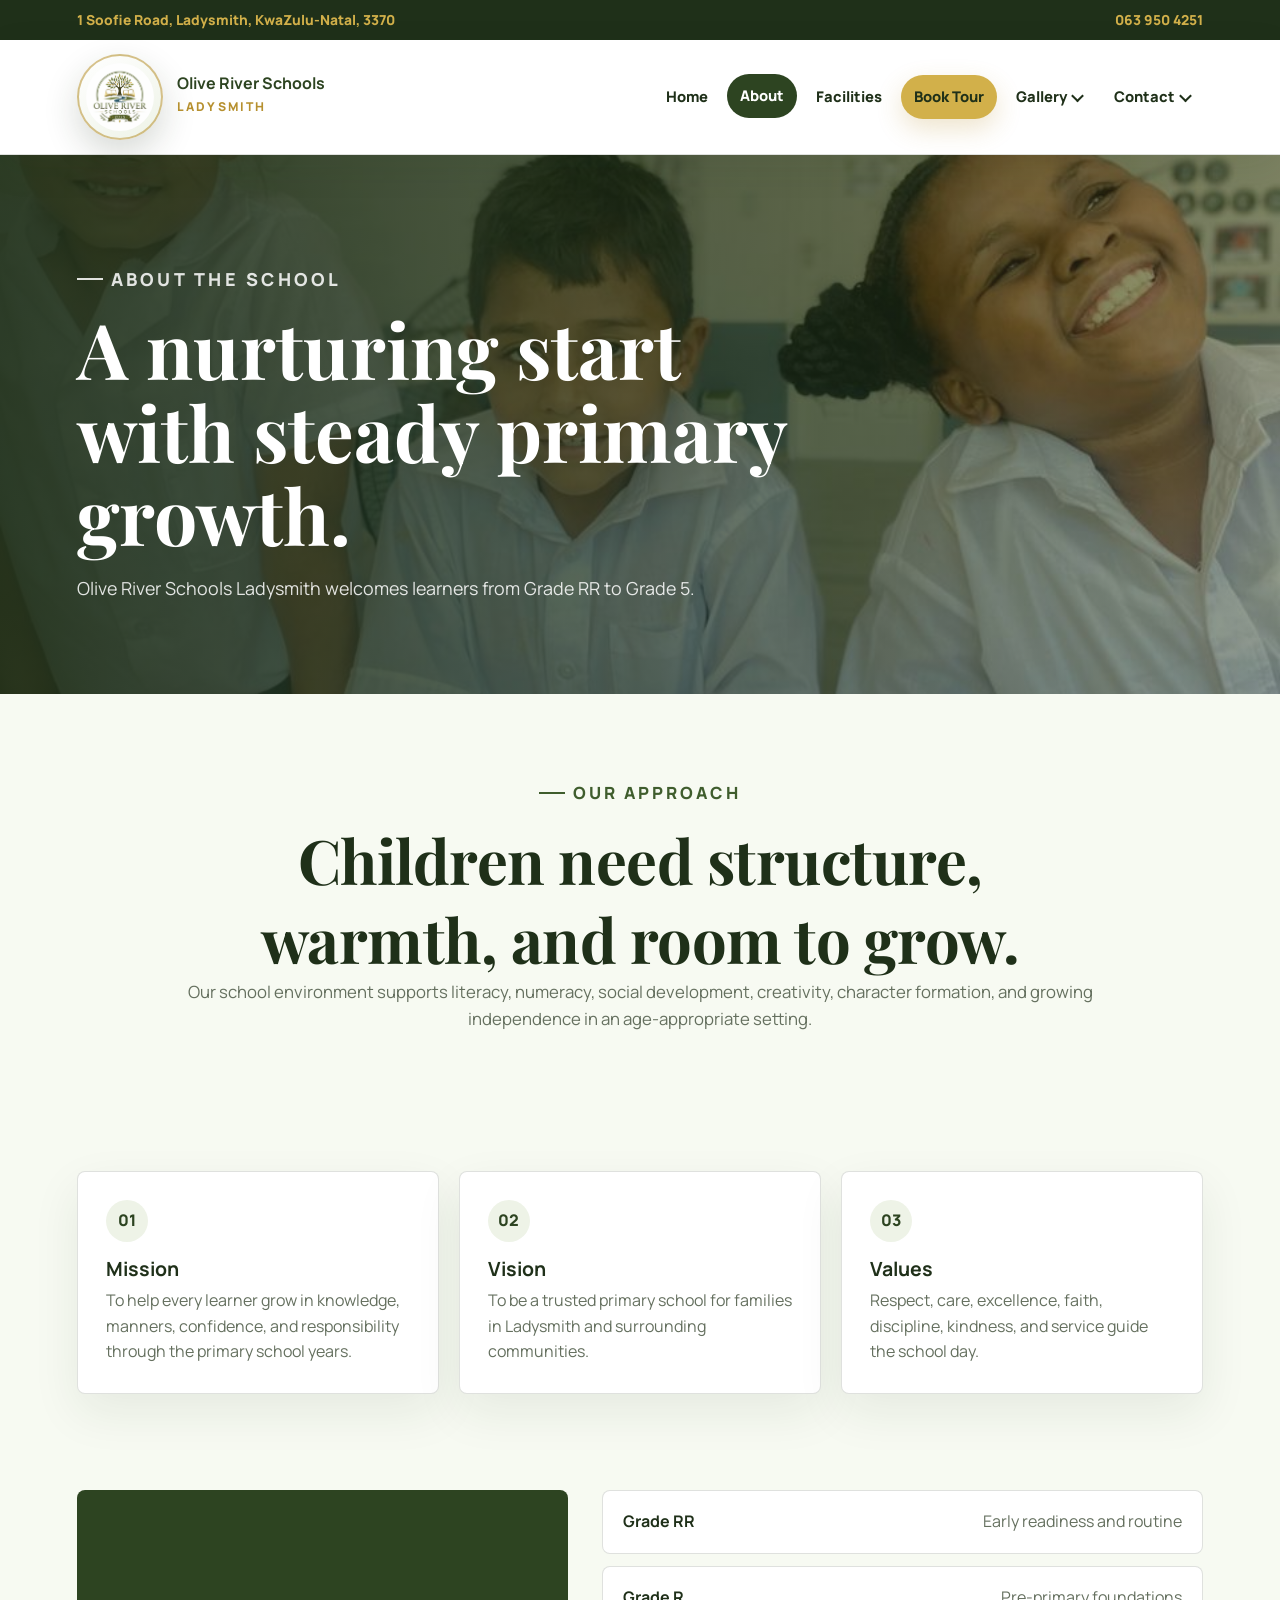
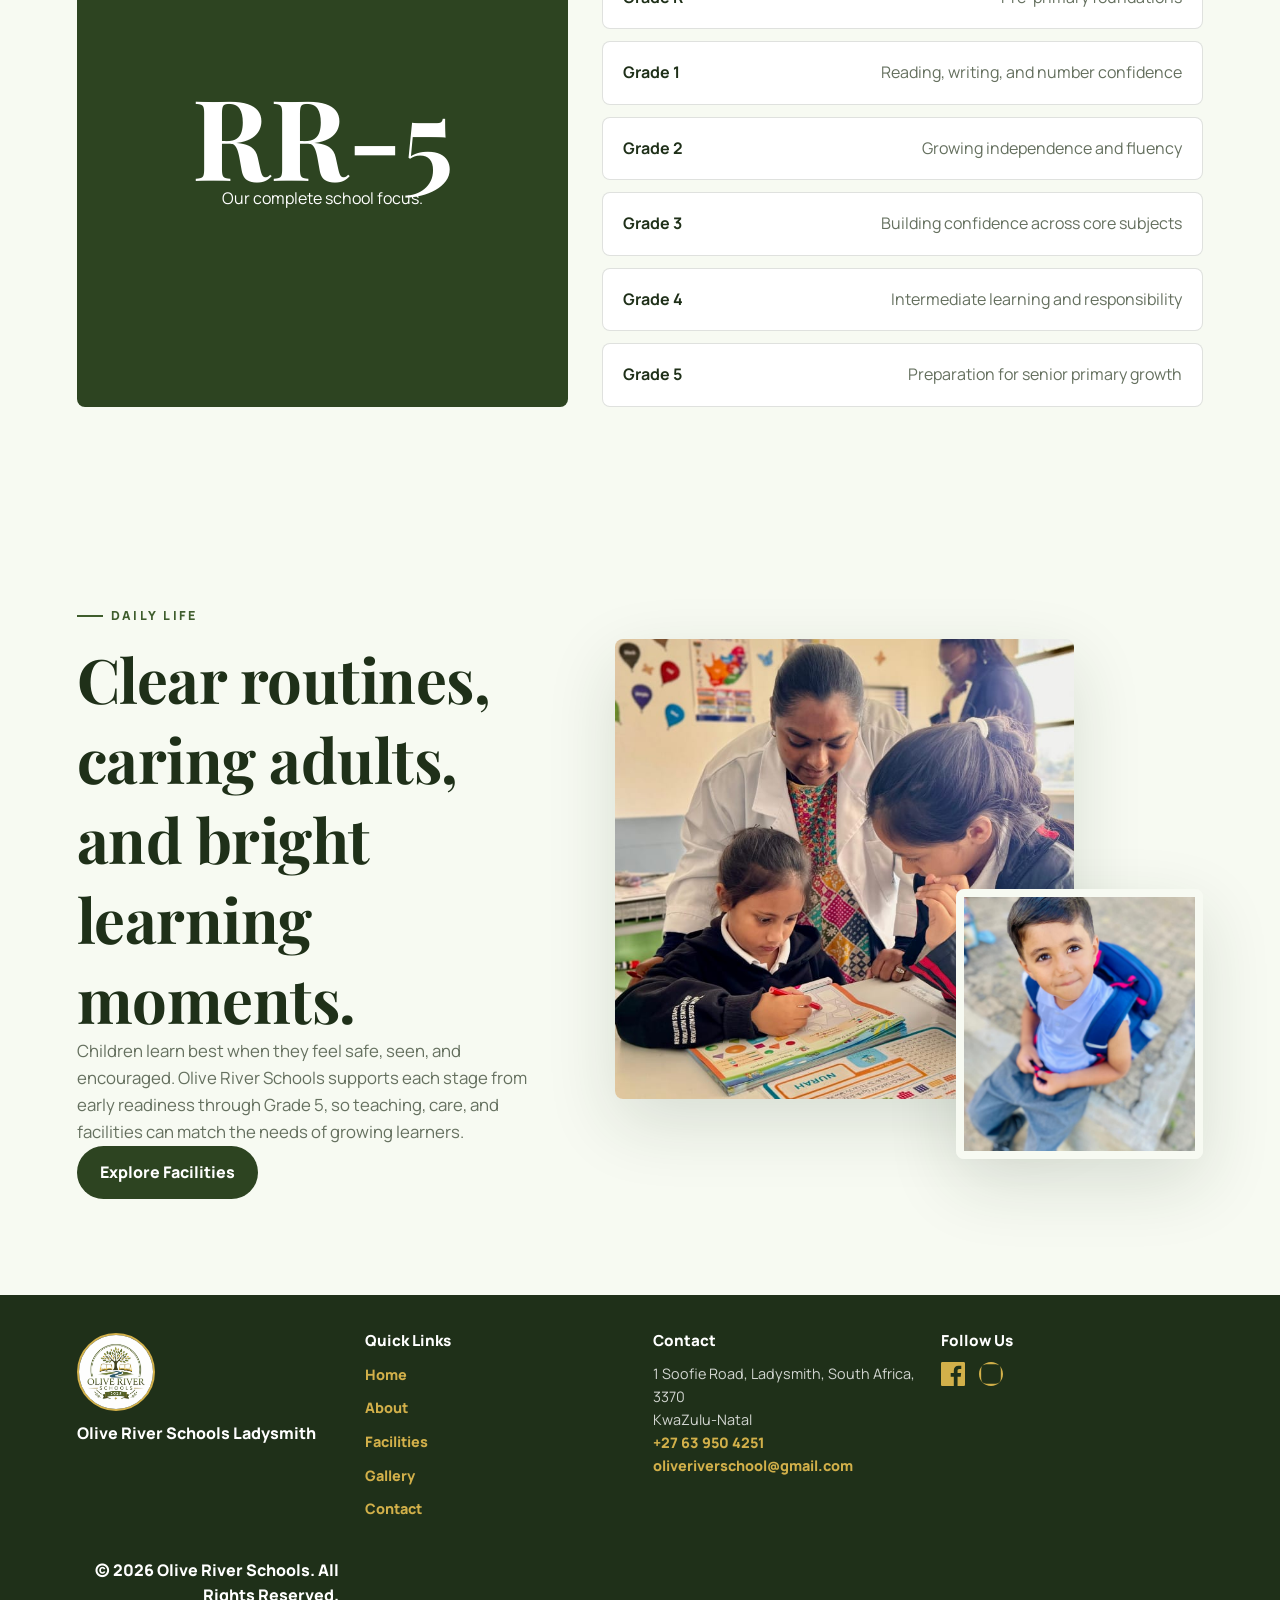
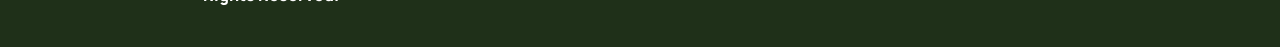
==== about.html @ 77421899 "Add files via upload" ====
<!DOCTYPE html>
<html lang="en">
<head>
<meta charset="UTF-8">
<meta name="viewport" content="width=device-width, initial-scale=1.0">
<title>About | Olive River Schools Ladysmith</title>
<meta name="description" content="Learn about Olive River Schools Ladysmith, a Grade RR to Grade 5 school in KwaZulu-Natal.">
<link rel="preconnect" href="https://fonts.googleapis.com">
<link rel="preconnect" href="https://fonts.gstatic.com" crossorigin>
<link href="https://fonts.googleapis.com/css2?family=Manrope:wght@400;500;600;700;800&family=Playfair+Display:wght@700&display=swap" rel="stylesheet">
<link rel="stylesheet" href="style.css">
<link rel="icon" type="image/jpeg" href="images/Logoo.jpg">
</head>
<body>
<div class="topbar">
    <p>1 Soofie Road, Ladysmith, KwaZulu-Natal, 3370</p>
    <a href="tel:+27639504251">063 950 4251</a>
</div>

<header class="site-header">
    <a class="brand" href="index.html" aria-label="Olive River Schools home">
        <span class="brand-mark"><img src="images/Logoo.jpg" alt="Olive River Schools logo"></span>
        <span class="brand-copy"><strong>Olive River Schools</strong><small>Ladysmith</small></span>
    </a>
    <nav class="main-nav" aria-label="Main navigation">
        <a href="index.html">Home</a>
        <a class="active" href="about.html" aria-current="page">About</a>
        <a href="facilities.html">Facilities</a>
        <a class="nav-tour" href="contact.html#book-tour">Book Tour</a>
        <div class="nav-menu">
            <a class="nav-trigger" href="gallery.html">Gallery</a>
            <div class="nav-dropdown" aria-label="Gallery options">
                <a href="gallery.html#uniform">Uniform</a>
                <a href="gallery.html#classroom">Classroom</a>
                <a href="gallery.html#projects">Projects</a>
                <a href="gallery.html#games">Games</a>
                <a href="gallery.html#celebrations">Celebrations</a>
                <a href="gallery.html#facilities">Facilities</a>
                <a href="gallery.html#values">Values</a>
            </div>
        </div>
        <div class="nav-menu">
            <a class="nav-trigger" href="contact.html">Contact</a>
            <div class="nav-dropdown" aria-label="Contact options">
                <a href="contact.html#career">Career</a>
                <a href="contact.html#enrollment">Enrollment</a>
            </div>
        </div>
    </nav>
</header>

<main>
    <section class="page-hero">
        <img src="images/Kids3.jpeg" alt="Olive River Schools learners smiling in class">
        <div class="page-hero-content">
            <p class="eyebrow">About the school</p>
            <h1>A nurturing start with steady primary growth.</h1>
            <p>Olive River Schools Ladysmith welcomes learners from Grade RR to Grade 5.</p>
        </div>
    </section>

    <section class="page-intro">
        <p class="eyebrow dark">Our approach</p>
        <h1>Children need structure, warmth, and room to grow.</h1>
        <p>Our school environment supports literacy, numeracy, social development, creativity, character formation, and growing independence in an age-appropriate setting.</p>
    </section>

    <section class="section">
        <div class="values-grid">
            <article class="value-card">
                <span>01</span>
                <h3>Mission</h3>
                <p>To help every learner grow in knowledge, manners, confidence, and responsibility through the primary school years.</p>
            </article>
            <article class="value-card">
                <span>02</span>
                <h3>Vision</h3>
                <p>To be a trusted primary school for families in Ladysmith and surrounding communities.</p>
            </article>
            <article class="value-card">
                <span>03</span>
                <h3>Values</h3>
                <p>Respect, care, excellence, faith, discipline, kindness, and service guide the school day.</p>
            </article>
        </div>
    </section>

    <section class="grade-band">
        <div class="grade-card">
            <div>
                <strong>RR-5</strong>
                <p>Our complete school focus.</p>
            </div>
        </div>
        <ul class="grade-list" aria-label="Grades offered">
            <li><strong>Grade RR</strong><span>Early readiness and routine</span></li>
            <li><strong>Grade R</strong><span>Pre-primary foundations</span></li>
            <li><strong>Grade 1</strong><span>Reading, writing, and number confidence</span></li>
            <li><strong>Grade 2</strong><span>Growing independence and fluency</span></li>
            <li><strong>Grade 3</strong><span>Building confidence across core subjects</span></li>
            <li><strong>Grade 4</strong><span>Intermediate learning and responsibility</span></li>
            <li><strong>Grade 5</strong><span>Preparation for senior primary growth</span></li>
        </ul>
    </section>

    <section class="section split">
        <div class="section-copy">
            <p class="eyebrow dark">Daily life</p>
            <h2>Clear routines, caring adults, and bright learning moments.</h2>
            <p>Children learn best when they feel safe, seen, and encouraged. Olive River Schools supports each stage from early readiness through Grade 5, so teaching, care, and facilities can match the needs of growing learners.</p>
            <a class="btn secondary" href="facilities.html">Explore Facilities</a>
        </div>
        <div class="image-stack">
            <img class="image-large" src="images/Kids2.jpeg" alt="Teacher supporting learners during an activity">
            <img class="image-small" src="images/Kids17.jpeg" alt="Young learner smiling outside">
        </div>
    </section>
</main>

<footer class="site-footer">
    <div class="footer-content">
        <div class="footer-brand">
            <img src="images/Logoo.jpg" alt="Olive River Schools logo">
            <p>Olive River Schools Ladysmith</p>
        </div>
        
        <div class="footer-links">
            <h3>Quick Links</h3>
            <ul>
                <li><a href="index.html">Home</a></li>
                <li><a href="about.html">About</a></li>
                <li><a href="facilities.html">Facilities</a></li>
                <li><a href="gallery.html">Gallery</a></li>
                <li><a href="contact.html">Contact</a></li>
            </ul>
        </div>
        
        <address>
            <h3>Contact</h3>
            1 Soofie Road, Ladysmith, South Africa, 3370<br>
            KwaZulu-Natal<br>
            <a href="tel:+27639504251">+27 63 950 4251</a><br>
            <a href="mailto:oliveriverschool@gmail.com">oliveriverschool@gmail.com</a>
        </address>
        
        <div class="footer-socials">
            <h3>Follow Us</h3>
            <div class="social-icons">
                <a href="https://www.facebook.com/olive_river_schools_ladysmith" target="_blank" rel="noopener" aria-label="Follow us on Facebook">
                    <svg width="24" height="24" viewBox="0 0 24 24" fill="currentColor" xmlns="http://www.w3.org/2000/svg">
                        <path d="M22.675 0h-21.35C.597 0 0 .593 0 1.326v21.348C0 23.406.597 24 1.325 24h11.495v-9.294H9.692V11.01h3.128V8.413c0-3.1 1.893-4.788 4.659-4.788 1.325 0 2.463.099 2.794.143v3.24l-1.918.001c-1.504 0-1.794.716-1.794 1.765v2.315h3.587l-.467 3.696h-3.12V24h6.116C23.403 24 24 23.406 24 22.674V1.326C24 .593 23.403 0 22.675 0z"/>
                    </svg>
                </a>
                <a href="https://www.instagram.com/olive_river_schools_ladysmith/" target="_blank" rel="noopener" aria-label="Follow us on Instagram">
                    <svg width="24" height="24" viewBox="0 0 24 24" fill="currentColor" xmlns="http://www.w3.org/2000/svg">
                        <path d="M12 2.163c3.204 0 3.584.012 4.85.07 3.252.148 4.771 1.691 4.919 4.919.058 1.265.069 1.645.069 4.849 0 3.205-.012 3.584-.069 4.849-.149 3.225-1.664 4.771-4.919 4.919-1.266.058-1.644.07-4.85.07-3.204 0-3.584-.012-4.849-.07-3.26-.149-4.771-1.699-4.919-4.92-.058-1.265-.07-1.644-.07-4.849 0-3.204.013-3.583.07-4.849.149-3.227 1.664-4.771 4.919-4.919 1.266-.057 1.645-.069 4.849-.069zM12 0C5.373 0 0 5.373 0 12s5.373 12 12 12 12-5.373 12-12S18.627 0 12 0z"/>
                    </svg>
                </a>
            </div>
        </div>
    </div>
    <p class="copyright">&copy; 2026 Olive River Schools. All Rights Reserved.</p>
</footer>
</body>
</html>
---- style.css ----
:root {
    --olive-900: #1f3019;
    --olive-800: #2d4421;
    --olive-700: #3f5d2d;
    --olive-500: #6f873e;
    --sage-100: #eef3e7;
    --sage-50: #f7faf2;
    --gold-600: #b6902f;
    --gold-500: #d2b04a;
    --ink: #1d241b;
    --muted: #65705f;
    --line: rgba(31, 48, 25, 0.14);
    --white: #ffffff;
    --shadow: 0 24px 70px rgba(31, 48, 25, 0.14);
    --radius: 8px;
}

* {
    margin: 0;
    padding: 0;
    box-sizing: border-box;
}

html {
    scroll-behavior: smooth;
    max-width: 100%;
    overflow-x: hidden;
}

body {
    background: var(--sage-50);
    color: var(--ink);
    font-family: "Manrope", Arial, sans-serif;
    line-height: 1.6;
    max-width: 100%;
    overflow-x: hidden;
}

img {
    display: block;
    max-width: 100%;
}

.site-header,
.site-footer,
main,
section {
    max-width: 100%;
}

a {
    color: inherit;
}

.topbar {
    display: flex;
    justify-content: space-between;
    align-items: center;
    gap: 18px;
    padding: 9px 6vw;
    background: var(--olive-900);
    color: rgba(255, 255, 255, 0.86);
    font-size: 0.86rem;
}

.topbar-right {
    display: flex;
    align-items: center;
    gap: 18px;
}

.topbar a {
    color: var(--gold-500);
    font-weight: 800;
    text-decoration: none;
}

.instagram-link {
    display: flex;
    align-items: center;
    justify-content: center;
    color: var(--gold-500);
    transition: opacity 180ms ease;
}

.instagram-link:hover {
    opacity: 0.8;
}

.facebook-link {
    display: flex;
    align-items: center;
    justify-content: center;
    color: var(--gold-500);
    transition: opacity 180ms ease;
}

.facebook-link:hover {
    opacity: 0.8;
}

.topbar p {
    color: var(--gold-500);
    font-weight: 800;
}

.site-header {
    position: sticky;
    top: 0;
    z-index: 10;
    display: flex;
    align-items: center;
    justify-content: space-between;
    gap: 28px;
    padding: 14px 6vw;
    background: rgba(255, 255, 255, 0.94);
    border-bottom: 1px solid var(--line);
    box-shadow: 0 12px 38px rgba(31, 48, 25, 0.08);
    backdrop-filter: blur(18px);
}

.brand {
    display: flex;
    align-items: center;
    gap: 14px;
    text-decoration: none;
    min-width: max-content;
}

.brand-mark {
    width: 86px;
    height: 86px;
    display: grid;
    place-items: center;
    padding: 7px;
    background: linear-gradient(145deg, var(--white), var(--sage-100));
    border: 2px solid rgba(182, 144, 47, 0.55);
    border-radius: 50%;
    box-shadow: 0 14px 34px rgba(31, 48, 25, 0.18);
}

.brand-mark img {
    width: 100%;
    height: 100%;
    border-radius: 50%;
    object-fit: cover;
}

.brand-copy strong,
.footer-brand strong {
    display: block;
    color: var(--olive-800);
    font-size: 1rem;
    letter-spacing: 0;
    line-height: 1.1;
}

.brand-copy small {
    color: var(--gold-600);
    font-size: 0.76rem;
    font-weight: 800;
    letter-spacing: 0.18em;
    text-transform: uppercase;
}

.main-nav {
    display: flex;
    align-items: center;
    justify-content: flex-end;
    gap: 6px;
    flex-wrap: wrap;
}

.nav-menu {
    position: relative;
    display: inline-flex;
}

.main-nav a {
    padding: 10px 13px;
    border-radius: 999px;
    color: var(--olive-900);
    font-size: 0.92rem;
    font-weight: 800;
    text-decoration: none;
    transition: background 180ms ease, color 180ms ease, transform 180ms ease;
}

.nav-trigger {
    padding-right: 28px !important;
    position: relative;
}

.nav-trigger::after {
    content: "";
    position: absolute;
    right: 13px;
    top: 50%;
    width: 7px;
    height: 7px;
    border-right: 2px solid currentColor;
    border-bottom: 2px solid currentColor;
    transform: translateY(-62%) rotate(45deg);
}

.nav-dropdown {
    position: absolute;
    top: calc(100% + 8px);
    right: 0;
    z-index: 20;
    display: grid;
    min-width: 174px;
    gap: 6px;
    padding: 8px;
    border: 1px solid var(--line);
    border-radius: var(--radius);
    background: rgba(255, 255, 255, 0.98);
    box-shadow: 0 18px 46px rgba(31, 48, 25, 0.16);
    opacity: 0;
    visibility: hidden;
    transform: translateY(6px);
    transition: opacity 180ms ease, transform 180ms ease, visibility 180ms ease;
}

.nav-menu:hover .nav-dropdown,
.nav-menu:focus-within .nav-dropdown {
    opacity: 1;
    visibility: visible;
    transform: translateY(0);
}

.main-nav .nav-dropdown a {
    justify-content: flex-start;
    padding: 10px 12px;
    border-radius: 6px;
    background: transparent;
    color: var(--olive-900);
    font-size: 0.86rem;
    white-space: nowrap;
    transform: none;
}

.main-nav .nav-dropdown a:hover,
.main-nav .nav-dropdown a:focus {
    background: var(--sage-100);
    color: var(--olive-900);
    transform: none;
}

.main-nav a:hover,
.main-nav a.active {
    background: var(--olive-800);
    color: var(--white);
    transform: translateY(-1px);
}

.main-nav a.nav-tour {
    background: var(--gold-500);
    color: var(--olive-900);
    box-shadow: 0 10px 26px rgba(182, 144, 47, 0.24);
}

.main-nav a.nav-tour:hover,
.main-nav a.nav-tour:focus {
    background: var(--olive-800);
    color: var(--white);
}

.hero {
    position: relative;
    min-height: min(72svh, 690px);
    display: grid;
    align-items: end;
    overflow: hidden;
    isolation: isolate;
    background: var(--olive-900);
}

.hero-media {
    position: absolute;
    inset: 0;
    z-index: -2;
}

.hero-media img {
    width: 100%;
    height: 100%;
    object-fit: cover;
    object-position: center;
}

.hero::before {
    content: "";
    position: absolute;
    inset: 0;
    z-index: -1;
    background:
        linear-gradient(90deg, rgba(31, 48, 25, 0.92), rgba(31, 48, 25, 0.64) 42%, rgba(31, 48, 25, 0.18)),
        linear-gradient(0deg, rgba(31, 48, 25, 0.88), transparent 44%);
}

.hero-content {
    width: min(760px, 88vw);
    padding: 74px 6vw 82px;
    color: var(--white);
}

.eyebrow {
    display: inline-flex;
    align-items: center;
    gap: 8px;
    margin-bottom: 13px;
    color: var(--gold-500);
    font-size: 0.78rem;
    font-weight: 900;
    letter-spacing: 0.18em;
    text-transform: uppercase;
}

.eyebrow::before {
    content: "";
    width: 26px;
    height: 2px;
    background: currentColor;
}

.eyebrow.dark {
    color: var(--olive-700);
}

h1,
h2,
h3 {
    line-height: 1.08;
    letter-spacing: 0;
}

h1 {
    max-width: 720px;
    font-family: "Playfair Display", Georgia, serif;
    font-size: clamp(3.1rem, 7vw, 6.6rem);
}

.hero-lede {
    max-width: 640px;
    margin-top: 20px;
    color: rgba(255, 255, 255, 0.9);
    font-size: clamp(1.04rem, 2vw, 1.32rem);
}

.hero-actions,
.button-row {
    display: flex;
    flex-wrap: wrap;
    gap: 13px;
    margin-top: 30px;
}

.btn {
    display: inline-flex;
    align-items: center;
    justify-content: center;
    min-height: 48px;
    padding: 13px 22px;
    border: 1px solid transparent;
    border-radius: 999px;
    font-weight: 900;
    text-decoration: none;
    transition: transform 180ms ease, box-shadow 180ms ease, background 180ms ease;
}

.btn:hover {
    transform: translateY(-2px);
}

.btn.primary {
    background: var(--gold-500);
    color: var(--olive-900);
    box-shadow: 0 16px 42px rgba(0, 0, 0, 0.22);
}

.btn.ghost {
    border-color: rgba(255, 255, 255, 0.5);
    color: var(--white);
}

.btn.secondary {
    background: var(--olive-800);
    color: var(--white);
}

.btn.light {
    background: var(--white);
    color: var(--olive-900);
}

.intro-band {
    padding: 0 6vw;
    background: var(--olive-900);
}

.intro-grid {
    display: grid;
    grid-template-columns: repeat(3, 1fr);
    gap: 1px;
    width: min(1180px, 100%);
    margin: 0 auto;
    background: rgba(255, 255, 255, 0.18);
    border-left: 1px solid rgba(255, 255, 255, 0.18);
    border-right: 1px solid rgba(255, 255, 255, 0.18);
}

.intro-grid article {
    padding: 30px;
    background: var(--olive-900);
    color: var(--white);
}

.intro-grid span {
    color: var(--gold-500);
    font-weight: 900;
}

.intro-grid h2 {
    margin: 8px 0 8px;
    font-size: 1.25rem;
}

.intro-grid p {
    color: rgba(255, 255, 255, 0.78);
}

.section {
    width: min(1180px, 88vw);
    margin: 0 auto;
    padding: 96px 0;
}

.section.muted {
    width: 100%;
    max-width: none;
    padding: 96px 6vw;
    background: var(--sage-100);
}

.section-heading {
    width: min(1180px, 100%);
    margin: 0 auto 34px;
}

.section-heading.center {
    text-align: center;
}

.section h2,
.page-intro h1,
.cta-band h2 {
    color: var(--olive-900);
    font-family: "Playfair Display", Georgia, serif;
    font-size: clamp(2.35rem, 4.8vw, 4.65rem);
    max-width: 850px;
    margin-left: auto;
    margin-right: auto;
    line-height: 1.3;
    letter-spacing: -0.5px;
}

.section-copy p:not(.eyebrow),
.page-intro p,
.lead {
    color: var(--muted);
    font-size: 1.05rem;
}

.split {
    display: grid;
    grid-template-columns: minmax(0, 0.88fr) minmax(320px, 1.12fr);
    gap: clamp(36px, 6vw, 78px);
    align-items: center;
}

.split.reverse {
    grid-template-columns: minmax(320px, 1.12fr) minmax(0, 0.88fr);
}

.split.reverse .section-copy {
    order: 2;
}

.text-link {
    display: inline-flex;
    margin-top: 24px;
    color: var(--olive-800);
    font-weight: 900;
    text-decoration-color: var(--gold-500);
    text-decoration-thickness: 2px;
    text-underline-offset: 6px;
}

.image-stack {
    position: relative;
    min-height: 520px;
}

.image-stack img {
    object-fit: cover;
    border-radius: var(--radius);
    box-shadow: var(--shadow);
}

.image-large {
    width: 78%;
    height: 460px;
}

.image-small {
    position: absolute;
    right: 0;
    bottom: 0;
    width: 42%;
    height: 270px;
    border: 8px solid var(--sage-50);
}

.feature-grid {
    display: grid;
    grid-template-columns: repeat(3, minmax(0, 1fr));
    gap: 22px;
    width: min(1180px, 100%);
    margin: 0 auto;
}

.feature-card {
    overflow: hidden;
    background: var(--white);
    border: 1px solid var(--line);
    border-radius: var(--radius);
    box-shadow: 0 18px 50px rgba(31, 48, 25, 0.1);
    text-decoration: none;
}

.feature-card img {
    width: 100%;
    aspect-ratio: 4 / 3;
    object-fit: cover;
}

.feature-card div {
    padding: 24px;
}

.feature-card h3,
.value-card h3,
.step-card h3,
.contact-card h3 {
    color: var(--olive-900);
    font-size: 1.22rem;
}

.feature-card p,
.value-card p,
.step-card p,
.contact-card p,
.contact-card address {
    margin-top: 9px;
    color: var(--muted);
}

.mosaic {
    display: grid;
    grid-template-columns: repeat(2, 1fr);
    gap: 14px;
}

.mosaic img {
    width: 100%;
    aspect-ratio: 1 / 1;
    object-fit: cover;
    border-radius: var(--radius);
    box-shadow: 0 16px 38px rgba(31, 48, 25, 0.1);
}

.mosaic img:nth-child(2),
.mosaic img:nth-child(3) {
    aspect-ratio: 4 / 3;
}

.cta-band {
    display: flex;
    align-items: center;
    justify-content: space-between;
    gap: 28px;
    padding: 58px 6vw;
    background:
        linear-gradient(135deg, rgba(31, 48, 25, 0.96), rgba(63, 93, 45, 0.96)),
        url("images/School1.jpeg") center / cover;
    color: var(--white);
}

.cta-band h2 {
    max-width: 860px;
    color: var(--white);
    font-size: clamp(2rem, 4vw, 3.5rem);
}

.page-hero {
    position: relative;
    display: grid;
    min-height: 420px;
    padding: 92px 6vw;
    overflow: hidden;
    align-items: end;
    background: var(--olive-900);
    color: var(--white);
    isolation: isolate;
}

.page-hero img {
    position: absolute;
    inset: 0;
    z-index: -2;
    width: 100%;
    height: 100%;
    object-fit: cover;
}

.page-hero::after {
    content: "";
    position: absolute;
    inset: 0;
    z-index: -1;
    background: linear-gradient(90deg, rgba(31, 48, 25, 0.93), rgba(31, 48, 25, 0.48));
}

.page-hero-content {
    width: min(850px, 100%);
}

.page-hero h1 {
    font-size: clamp(2.8rem, 6vw, 5.4rem);
}

.page-hero p {
    max-width: 680px;
    margin-top: 18px;
    color: rgba(255, 255, 255, 0.86);
    font-size: 1.12rem;
}

.page-intro {
    width: min(980px, 88vw);
    margin: 0 auto;
    padding: 82px 0 42px;
    text-align: center;
}

.values-grid,
.steps-grid,
.contact-grid {
    display: grid;
    grid-template-columns: repeat(3, minmax(0, 1fr));
    gap: 20px;
}

.value-card,
.step-card,
.contact-card {
    padding: 28px;
    background: var(--white);
    border: 1px solid var(--line);
    border-radius: var(--radius);
    box-shadow: 0 18px 48px rgba(31, 48, 25, 0.08);
}

.value-card span,
.step-card span {
    display: inline-grid;
    place-items: center;
    width: 42px;
    height: 42px;
    margin-bottom: 16px;
    border-radius: 50%;
    background: var(--sage-100);
    color: var(--olive-800);
    font-weight: 900;
}

.grade-band {
    display: grid;
    grid-template-columns: 0.9fr 1.1fr;
    gap: 34px;
    align-items: stretch;
    width: min(1180px, 88vw);
    margin: 0 auto 96px;
}

.grade-card {
    display: grid;
    place-items: center;
    min-height: 320px;
    padding: 36px;
    background: var(--olive-800);
    border-radius: var(--radius);
    color: var(--white);
    text-align: center;
}

.grade-card strong {
    display: block;
    font-family: "Playfair Display", Georgia, serif;
    font-size: clamp(3rem, 9vw, 7rem);
    line-height: 0.9;
}

.grade-list {
    display: grid;
    gap: 12px;
}

.grade-list li {
    display: flex;
    justify-content: space-between;
    gap: 20px;
    padding: 18px 20px;
    background: var(--white);
    border: 1px solid var(--line);
    border-radius: var(--radius);
    color: var(--muted);
    list-style: none;
}

.grade-list strong {
    color: var(--olive-900);
}

.facilities-showcase {
    display: grid;
    grid-template-columns: 1.1fr 0.9fr;
    gap: 22px;
}

.facility-main,
.facility-side article {
    overflow: hidden;
    background: var(--white);
    border: 1px solid var(--line);
    border-radius: var(--radius);
    box-shadow: 0 18px 50px rgba(31, 48, 25, 0.08);
}

.facility-main img {
    width: 100%;
    height: 520px;
    object-fit: cover;
}

.facility-side {
    display: grid;
    gap: 22px;
}

.facility-side img {
    width: 100%;
    height: 220px;
    object-fit: cover;
}

.facility-main div,
.facility-side div {
    padding: 24px;
}

.facility-main h2,
.facility-side h3 {
    color: var(--olive-900);
}

.facility-main p,
.facility-side p {
    margin-top: 9px;
    color: var(--muted);
}

.gallery-category {
    padding: 68px 0;
}

.gallery-category:nth-child(even) {
    background: var(--sage-100);
}

.gallery-inner {
    width: min(1180px, 88vw);
    margin: 0 auto;
}

.gallery-title {
    display: flex;
    align-items: end;
    justify-content: space-between;
    gap: 24px;
    margin-bottom: 24px;
}

.gallery-title h2 {
    color: var(--olive-900);
    font-family: "Playfair Display", Georgia, serif;
    font-size: clamp(2rem, 4vw, 3.6rem);
}

.gallery-title p {
    max-width: 430px;
    color: var(--muted);
}

.photo-grid {
    columns: 3 260px;
    column-gap: 18px;
}

.photo-grid figure {
    break-inside: avoid;
    margin-bottom: 18px;
    overflow: hidden;
    background: var(--white);
    border: 1px solid var(--line);
    border-radius: var(--radius);
    box-shadow: 0 16px 42px rgba(31, 48, 25, 0.08);
}

.photo-grid img {
    width: 100%;
    height: auto;
}

.photo-grid figcaption {
    padding: 13px 15px;
    color: var(--olive-900);
    font-size: 0.9rem;
    font-weight: 800;
}

.admission-panel {
    display: grid;
    grid-template-columns: minmax(0, 0.88fr) minmax(320px, 1.12fr);
    gap: 28px;
    align-items: stretch;
}

.admission-panel img {
    width: 100%;
    height: 100%;
    min-height: 430px;
    object-fit: cover;
    border-radius: var(--radius);
    box-shadow: var(--shadow);
}

.steps-grid {
    grid-template-columns: 1fr;
}

.contact-layout {
    display: grid;
    grid-template-columns: minmax(280px, 0.85fr) minmax(320px, 1.15fr);
    gap: 30px;
    align-items: start;
}

.contact-grid {
    grid-template-columns: 1fr;
}

.contact-card a {
    color: var(--olive-800);
    font-weight: 900;
    text-decoration-color: var(--gold-500);
    text-underline-offset: 4px;
}

.contact-form {
    display: grid;
    gap: 16px;
    padding: 28px;
    background: var(--white);
    border: 1px solid var(--line);
    border-radius: var(--radius);
    box-shadow: 0 18px 48px rgba(31, 48, 25, 0.08);
}

.contact-card,
.contact-form,
.tour-section,
.gallery-category {
    scroll-margin-top: 150px;
}

.contact-card:target,
.contact-form:target,
.tour-section:target,
.gallery-category:target {
    outline: 3px solid rgba(210, 176, 74, 0.78);
    outline-offset: 6px;
}

.contact-form label {
    display: grid;
    gap: 8px;
    color: var(--olive-900);
    font-weight: 900;
}

input,
textarea,
select {
    width: 100%;
    min-height: 48px;
    padding: 13px 14px;
    border: 1px solid rgba(31, 48, 25, 0.22);
    border-radius: var(--radius);
    background: var(--sage-50);
    color: var(--ink);
    font: inherit;
}

textarea {
    min-height: 150px;
    resize: vertical;
}

button {
    min-height: 50px;
    border: 0;
    border-radius: 999px;
    background: var(--olive-800);
    color: var(--white);
    cursor: pointer;
    font: inherit;
    font-weight: 900;
}

.tour-section {
    width: 100%;
    max-width: none;
    padding: 86px 6vw;
    background: var(--sage-100);
}

.tour-inner {
    display: grid;
    grid-template-columns: minmax(260px, 0.72fr) minmax(340px, 1.28fr);
    gap: 34px;
    align-items: start;
    width: min(1180px, 100%);
    margin: 0 auto;
}

.tour-copy h2 {
    color: var(--olive-900);
    font-family: "Playfair Display", Georgia, serif;
    font-size: clamp(2.25rem, 4vw, 4rem);
}

.tour-copy p {
    margin-top: 14px;
    color: var(--muted);
    font-size: 1.05rem;
}

.tour-form {
    display: grid;
    gap: 18px;
    padding: 28px;
    background: var(--white);
    border: 1px solid var(--line);
    border-radius: var(--radius);
    box-shadow: 0 18px 48px rgba(31, 48, 25, 0.08);
}

.form-section-title {
    padding-top: 4px;
    color: var(--olive-900);
    font-size: 1.08rem;
}

.form-grid {
    display: grid;
    grid-template-columns: repeat(2, minmax(0, 1fr));
    gap: 16px;
}

.tour-form label {
    display: grid;
    gap: 8px;
    color: var(--olive-900);
    font-weight: 900;
}

.full-field {
    grid-column: 1 / -1;
}

.map-card {
    margin-top: 24px;
    overflow: hidden;
    border-radius: var(--radius);
    background: var(--olive-900);
    color: var(--white);
}

.map-card img {
    width: 100%;
    height: 280px;
    object-fit: cover;
    opacity: 0.88;
}

.map-card div {
    padding: 24px;
}

.site-footer {
    display: grid;
    grid-template-columns: 1fr 1fr 1fr 1fr;
    gap: 26px;
    align-items: flex-start;
    padding: 38px 6vw;
    background: var(--olive-900);
    color: rgba(255, 255, 255, 0.8);
}

.footer-content {
    display: contents;
}

.footer-brand {
    display: flex;
    flex-direction: column;
    align-items: flex-start;
}

.footer-links h3,
.footer-socials h3,
address h3 {
    color: var(--white);
    font-size: 0.95rem;
    margin-bottom: 12px;
    font-weight: 900;
}

.footer-links ul {
    list-style: none;
    display: flex;
    flex-direction: column;
    gap: 8px;
}

.footer-links a {
    color: rgba(255, 255, 255, 0.8);
    text-decoration: none;
    font-size: 0.9rem;
    transition: color 180ms ease;
}

.footer-links a:hover {
    color: var(--gold-500);
}

address {
    font-style: normal;
    font-size: 0.9rem;
    line-height: 1.6;
}

.footer-socials {
    display: flex;
    flex-direction: column;
}

.social-icons {
    display: flex;
    gap: 14px;
}

.social-icons a {
    display: flex;
    align-items: center;
    justify-content: center;
    color: var(--gold-500);
    transition: opacity 180ms ease;
}

.social-icons a:hover {
    opacity: 0.8;
}

.site-footer img {
    width: 78px;
    height: 78px;
    object-fit: cover;
    border-radius: 50%;
    border: 2px solid var(--gold-500);
    background: var(--white);
}

.site-footer p {
    margin-top: 10px;
    color: var(--white);
    font-weight: 900;
}

.site-footer address {
    font-style: normal;
}

.site-footer a {
    color: var(--gold-500);
    font-weight: 800;
    text-decoration: none;
}

.copyright {
    justify-self: end;
    text-align: right;
}

.whatsapp-float {
    position: fixed;
    right: clamp(12px, 3vw, 28px);
    bottom: clamp(20px, 5vh, 28px);
    z-index: 60;
    display: grid;
    place-items: center;
    width: clamp(56px, 14vw, 60px);
    height: clamp(56px, 14vw, 60px);
    border: 1px solid rgba(255, 255, 255, 0.72);
    border-radius: 50%;
    background: #25d366;
    color: #073b1d;
    text-decoration: none;
    box-shadow: 0 18px 46px rgba(31, 48, 25, 0.24);
    transition: transform 180ms ease, box-shadow 180ms ease;
}

.whatsapp-float:hover,
.whatsapp-float:focus {
    transform: translateY(-3px);
    box-shadow: 0 24px 58px rgba(31, 48, 25, 0.28);
}

.whatsapp-icon {
    display: grid;
    place-items: center;
    width: 42px;
    height: 42px;
    border-radius: 50%;
    background: var(--white);
    color: #128c4a;
    font-size: 0.72rem;
    font-weight: 900;
    letter-spacing: 0;
}

.whatsapp-copy {
    display: none;
    line-height: 1.05;
}

.whatsapp-copy strong {
    font-size: 0.95rem;
    font-weight: 900;
}

.whatsapp-copy small {
    color: rgba(7, 59, 29, 0.78);
    font-size: 0.74rem;
    font-weight: 900;
}

@media (max-width: 980px) {
    .site-header {
        align-items: flex-start;
        flex-direction: column;
    }

    .main-nav {
        justify-content: flex-start;
        width: 100%;
    }

    .intro-grid,
    .feature-grid,
    .values-grid,
    .grade-band,
    .facilities-showcase,
    .admission-panel,
    .contact-layout,
    .tour-inner,
    .site-footer {
        grid-template-columns: 1fr 1fr;
        gap: 20px;
    }

    .split,
    .split.reverse {
        grid-template-columns: 1fr;
    }

    .split.reverse .section-copy {
        order: 0;
    }

    .cta-band {
        align-items: flex-start;
        flex-direction: column;
    }

    .copyright {
        justify-self: start;
        text-align: left;
    }
}

@media (max-width: 680px) {
    .topbar {
        flex-direction: column;
        gap: 4px;
    }

    .site-header {
        padding: 12px 4vw;
    }

    .brand {
        min-width: 0;
    }

    .brand-copy strong {
        font-size: 0.95rem;
    }

    .brand-mark {
        width: 74px;
        height: 74px;
    }

    .main-nav {
        display: grid;
        grid-template-columns: repeat(2, minmax(0, 1fr));
        gap: 7px;
    }

    .main-nav a {
        display: flex;
        justify-content: center;
        padding: 9px 7px;
        font-size: 0.8rem;
        min-width: 0;
        white-space: normal;
    }

    .nav-menu {
        display: grid;
        min-width: 0;
    }

    .nav-trigger {
        width: 100%;
        padding-right: 22px !important;
    }

    .nav-trigger::after {
        right: 9px;
    }

    .nav-dropdown {
        position: static;
        min-width: 0;
        margin-top: 6px;
        padding: 6px;
        background: rgba(238, 243, 231, 0.78);
        box-shadow: none;
        opacity: 1;
        visibility: visible;
        transform: none;
    }

    .main-nav .nav-dropdown a {
        justify-content: center;
        padding: 8px 6px;
        background: rgba(255, 255, 255, 0.78);
        font-size: 0.74rem;
        white-space: normal;
    }

    .hero {
        min-height: 640px;
    }

    .hero::before,
    .page-hero::after {
        background: linear-gradient(0deg, rgba(31, 48, 25, 0.96), rgba(31, 48, 25, 0.38));
    }

    .hero-content {
        width: 100%;
        padding: 62px 5vw 54px;
    }

    h1 {
        font-size: clamp(2.65rem, 13vw, 4rem);
        overflow-wrap: anywhere;
    }

    .page-hero h1,
    .section h2,
    .page-intro h1,
    .gallery-title h2,
    .cta-band h2 {
        font-size: clamp(2rem, 10vw, 3.1rem);
        overflow-wrap: anywhere;
    }

    .hero-lede,
    .page-hero p,
    .gallery-title p {
        overflow-wrap: anywhere;
    }

    .section,
    .page-intro {
        width: min(92vw, 1180px);
        padding: 70px 0;
    }

    .section.muted {
        padding: 70px 4vw;
    }

    .image-stack {
        min-height: auto;
        display: grid;
        gap: 14px;
    }

    .image-large,
    .image-small {
        position: static;
        width: 100%;
        height: auto;
        aspect-ratio: 4 / 3;
        border: 0;
    }

    .mosaic {
        gap: 10px;
    }

    .gallery-title {
        align-items: flex-start;
        flex-direction: column;
    }

    .facility-main img,
    .admission-panel img {
        height: auto;
        min-height: 0;
        aspect-ratio: 4 / 3;
    }

    .tour-section {
        padding: 70px 4vw;
    }

    .form-grid {
        grid-template-columns: 1fr;
    }

    .whatsapp-float {
        right: 12px;
        bottom: 20px;
        width: 56px;
        height: 56px;
    }

    .whatsapp-copy {
        display: none;
    }

    .whatsapp-icon {
        width: 32px;
        height: 32px;
    }

    /* Mobile button improvements */
    .hero-actions,
    .button-row {
        flex-direction: column;
        align-items: stretch;
        gap: 12px;
    }

    .hero-actions .btn,
    .button-row .btn,
    .cta-band .btn,
    .btn {
        width: 100%;
        min-width: 0;
        box-sizing: border-box;
        padding: 14px 18px;
        font-size: 1rem;
        min-height: 56px;
        border-radius: 12px;
    }

    /* Ensure primary/secondary styles remain clear on mobile */
    .btn.primary { background: var(--gold-500); color: var(--olive-900); }
    .btn.secondary { background: var(--olive-800); color: var(--white); }
    .btn.ghost { border-color: rgba(255, 255, 255, 0.3); color: var(--white); }

}
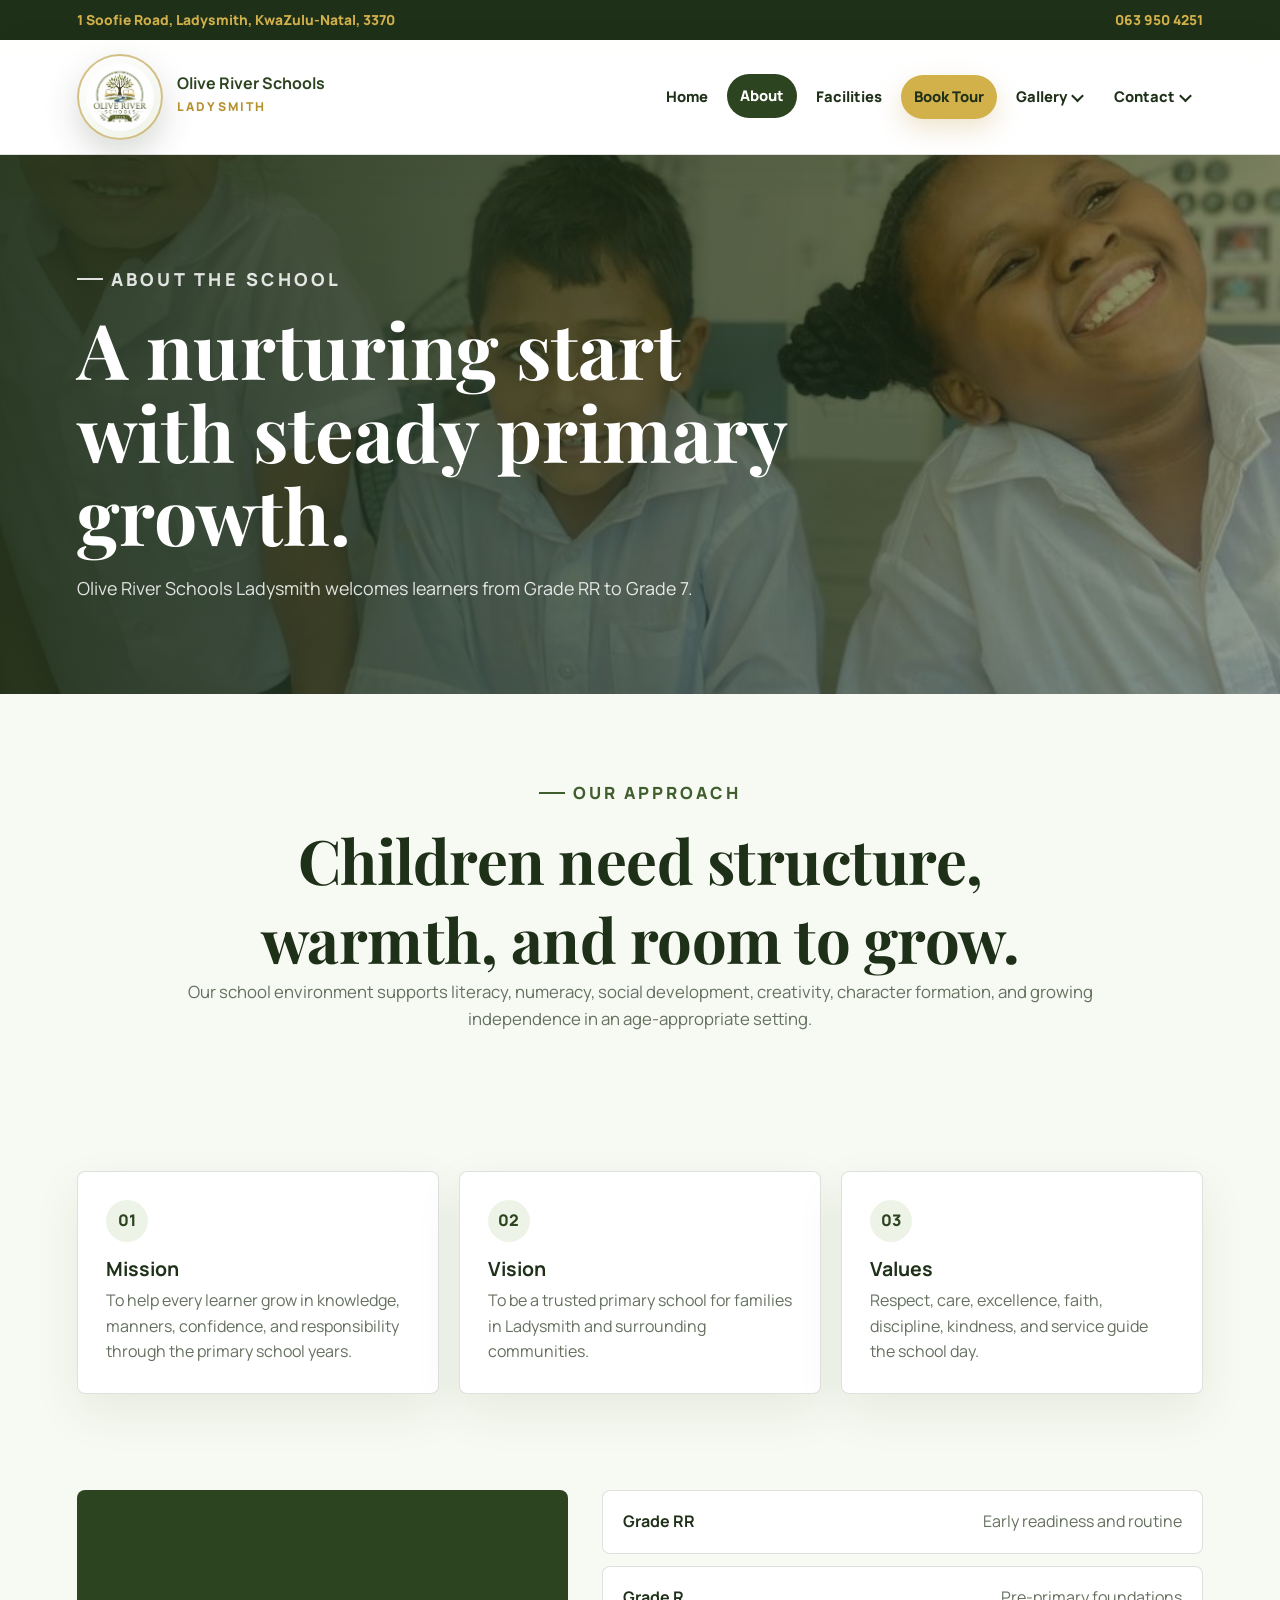
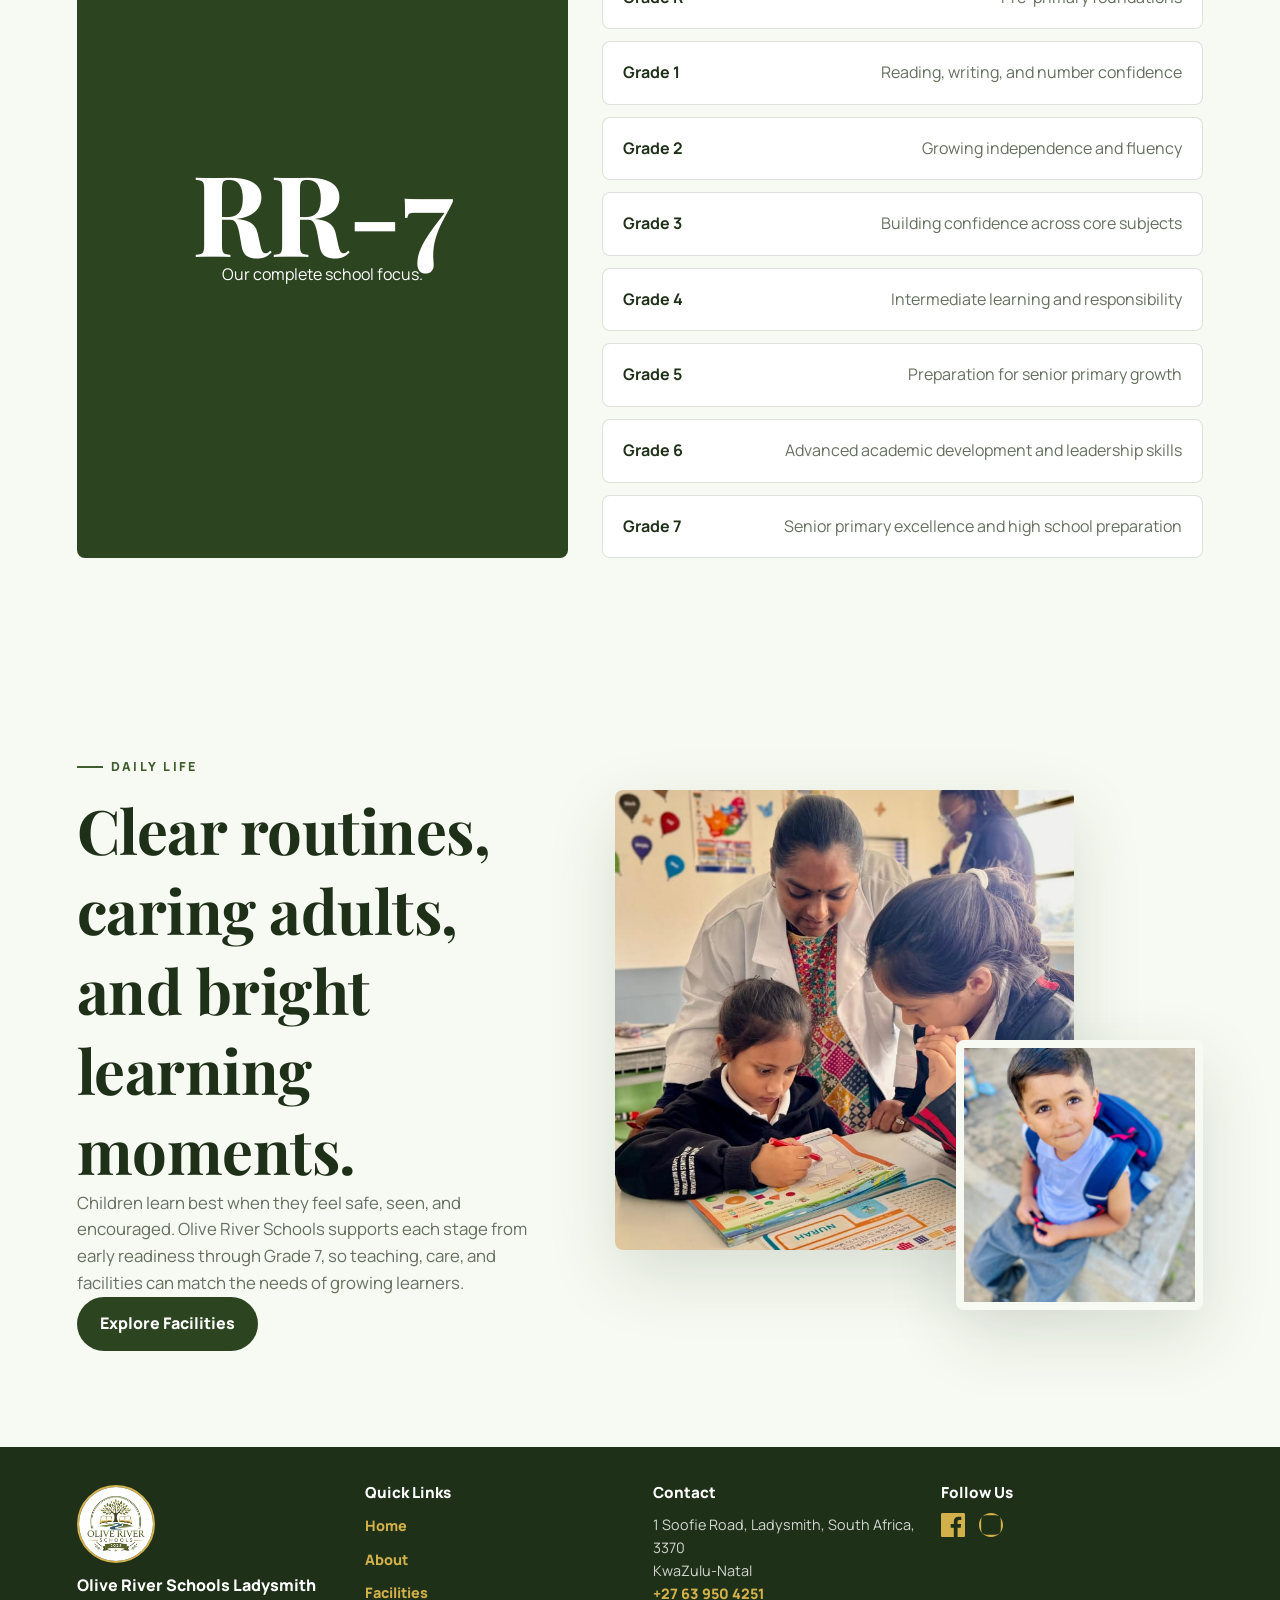
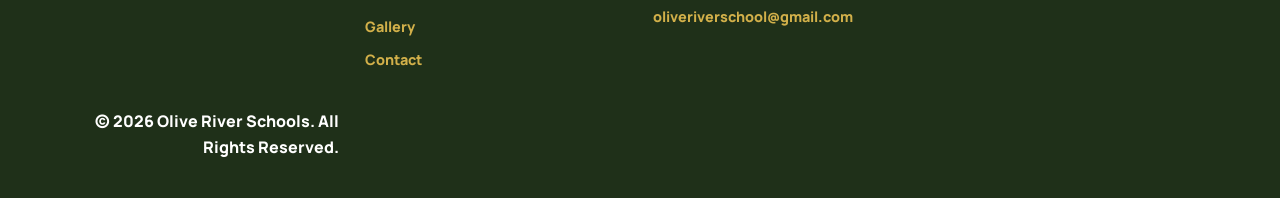
==== commit fb3198aa: "Update about.html" ====
--- a/about.html
+++ b/about.html
@@ -4,7 +4,7 @@
 <meta charset="UTF-8">
 <meta name="viewport" content="width=device-width, initial-scale=1.0">
 <title>About | Olive River Schools Ladysmith</title>
-<meta name="description" content="Learn about Olive River Schools Ladysmith, a Grade RR to Grade 5 school in KwaZulu-Natal.">
+<meta name="description" content="Learn about Olive River Schools Ladysmith, a Grade RR to Grade 7 school in KwaZulu-Natal.">
 <link rel="preconnect" href="https://fonts.googleapis.com">
 <link rel="preconnect" href="https://fonts.gstatic.com" crossorigin>
 <link href="https://fonts.googleapis.com/css2?family=Manrope:wght@400;500;600;700;800&family=Playfair+Display:wght@700&display=swap" rel="stylesheet">
@@ -55,7 +55,7 @@
         <div class="page-hero-content">
             <p class="eyebrow">About the school</p>
             <h1>A nurturing start with steady primary growth.</h1>
-            <p>Olive River Schools Ladysmith welcomes learners from Grade RR to Grade 5.</p>
+            <p>Olive River Schools Ladysmith welcomes learners from Grade RR to Grade 7.</p>
         </div>
     </section>
 
@@ -88,7 +88,7 @@
     <section class="grade-band">
         <div class="grade-card">
             <div>
-                <strong>RR-5</strong>
+                <strong>RR-7</strong>
                 <p>Our complete school focus.</p>
             </div>
         </div>
@@ -100,6 +100,8 @@
             <li><strong>Grade 3</strong><span>Building confidence across core subjects</span></li>
             <li><strong>Grade 4</strong><span>Intermediate learning and responsibility</span></li>
             <li><strong>Grade 5</strong><span>Preparation for senior primary growth</span></li>
+            <li><strong>Grade 6</strong><span>Advanced academic development and leadership skills</span></li>
+            <li><strong>Grade 7</strong><span>Senior primary excellence and high school preparation</span></li>
         </ul>
     </section>
 
@@ -107,7 +109,7 @@
         <div class="section-copy">
             <p class="eyebrow dark">Daily life</p>
             <h2>Clear routines, caring adults, and bright learning moments.</h2>
-            <p>Children learn best when they feel safe, seen, and encouraged. Olive River Schools supports each stage from early readiness through Grade 5, so teaching, care, and facilities can match the needs of growing learners.</p>
+            <p>Children learn best when they feel safe, seen, and encouraged. Olive River Schools supports each stage from early readiness through Grade 7, so teaching, care, and facilities can match the needs of growing learners.</p>
             <a class="btn secondary" href="facilities.html">Explore Facilities</a>
         </div>
         <div class="image-stack">
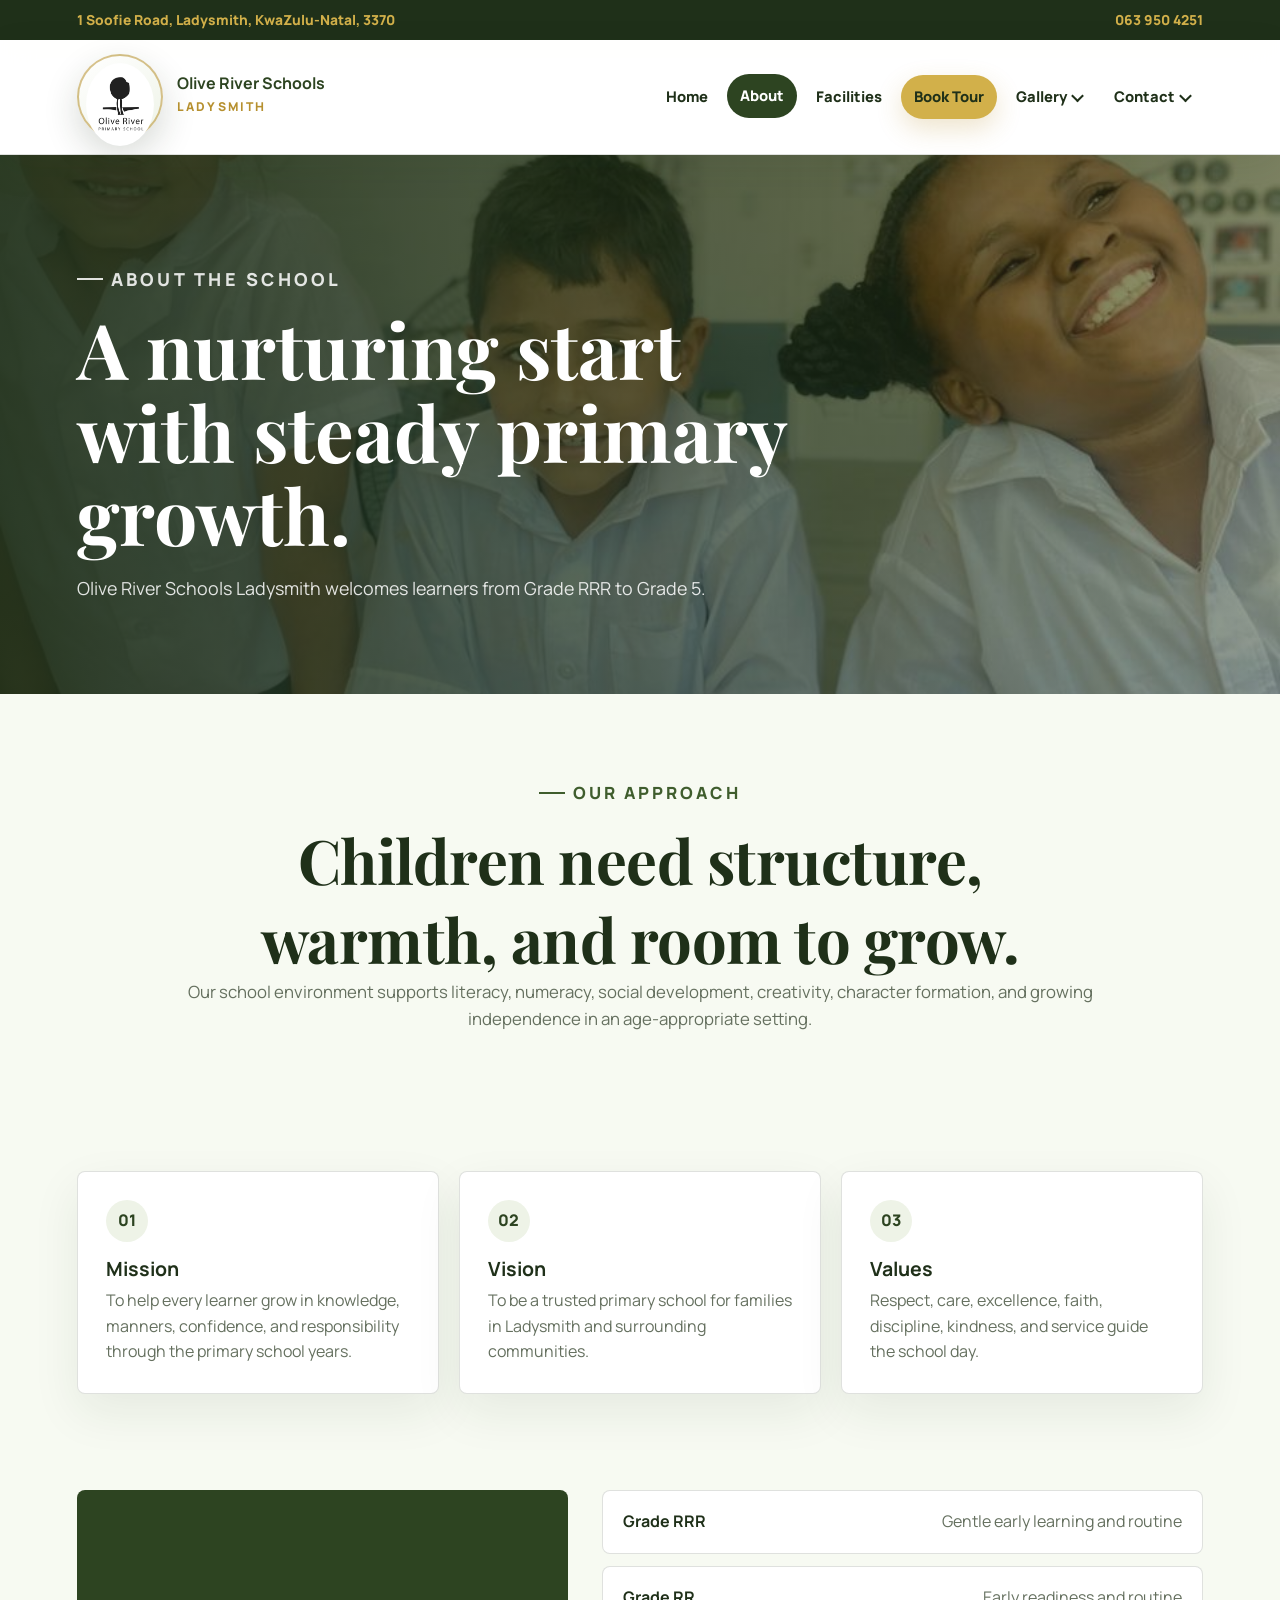
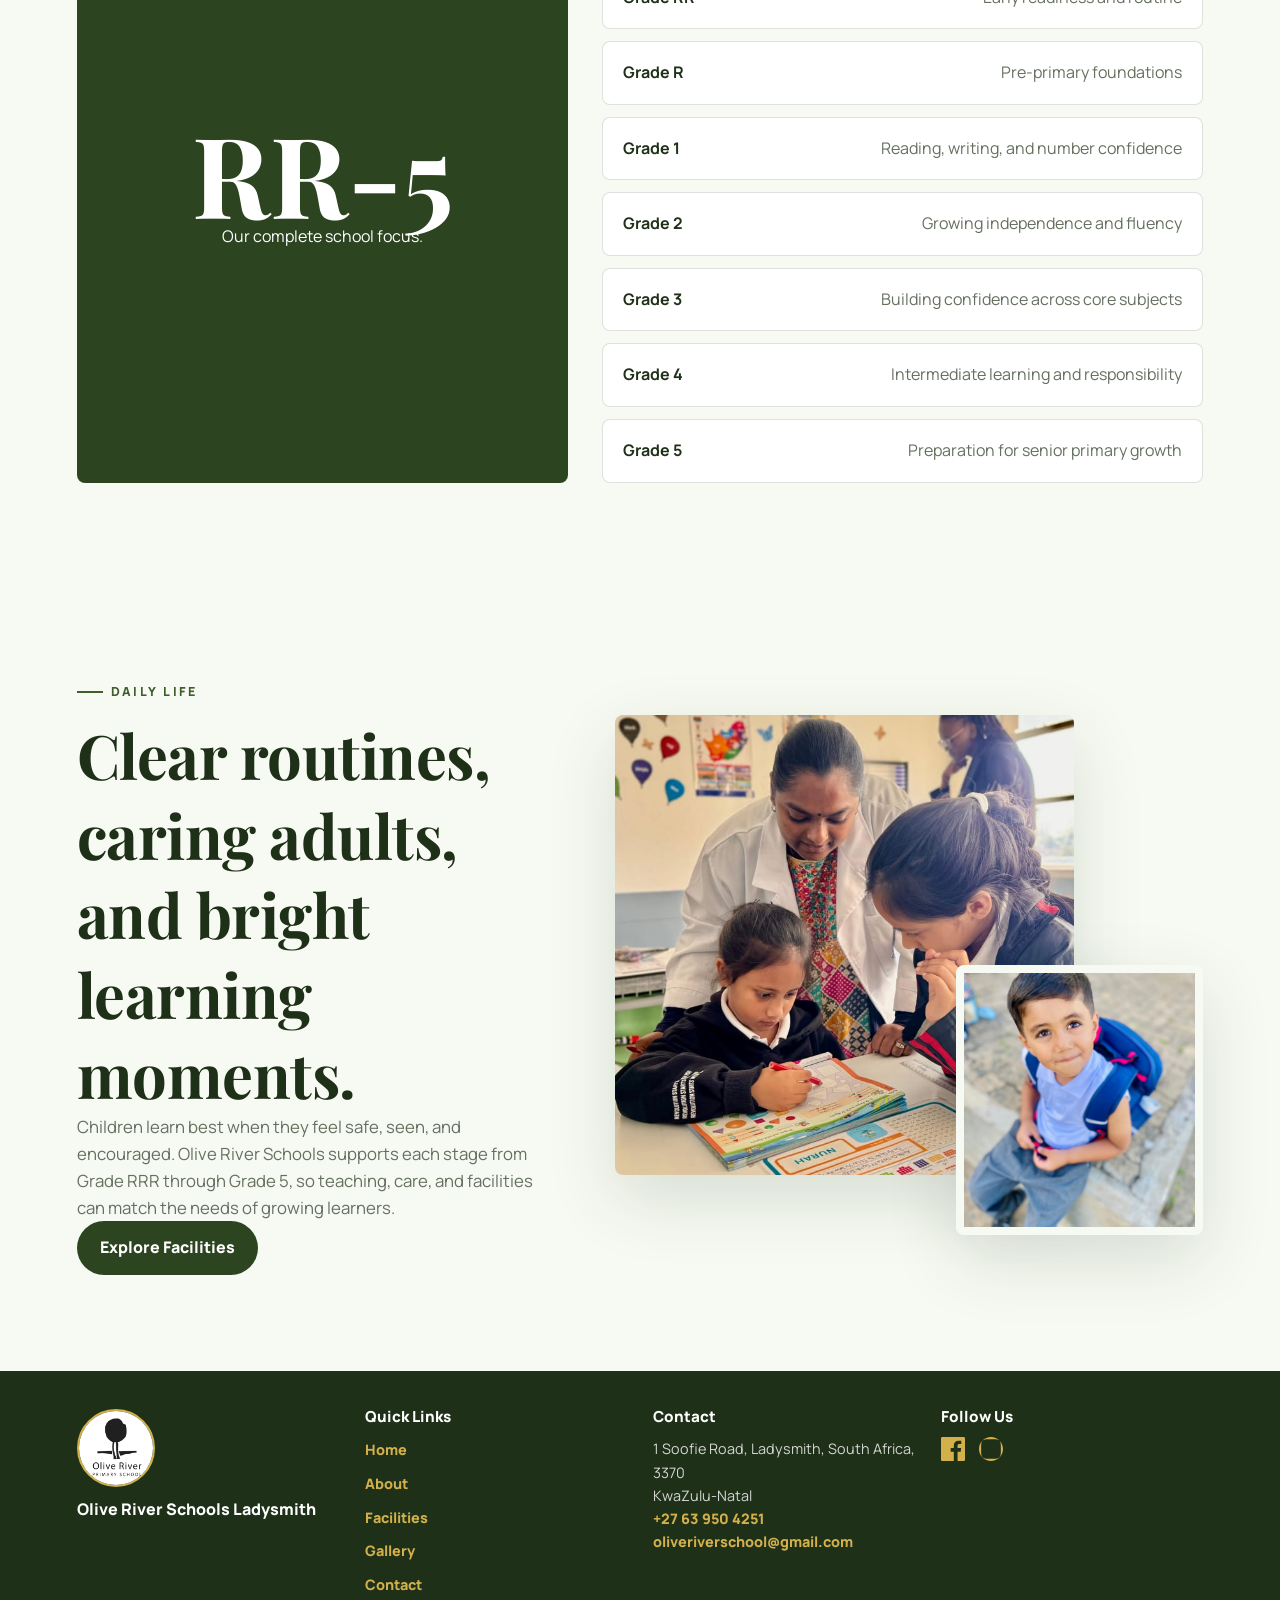
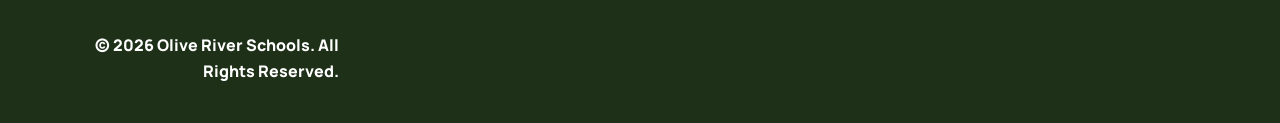
==== commit 3ab9d347: "Update about.html" ====
--- a/about.html
+++ b/about.html
@@ -4,12 +4,12 @@
 <meta charset="UTF-8">
 <meta name="viewport" content="width=device-width, initial-scale=1.0">
 <title>About | Olive River Schools Ladysmith</title>
-<meta name="description" content="Learn about Olive River Schools Ladysmith, a Grade RR to Grade 7 school in KwaZulu-Natal.">
+<meta name="description" content="Learn about Olive River Schools Ladysmith, a Grade RRR to Grade 5 school in KwaZulu-Natal.">
 <link rel="preconnect" href="https://fonts.googleapis.com">
 <link rel="preconnect" href="https://fonts.gstatic.com" crossorigin>
 <link href="https://fonts.googleapis.com/css2?family=Manrope:wght@400;500;600;700;800&family=Playfair+Display:wght@700&display=swap" rel="stylesheet">
 <link rel="stylesheet" href="style.css">
-<link rel="icon" type="image/jpeg" href="images/Logoo.jpg">
+<link rel="icon" type="image/jpeg" href="images/New logo.jpg">
 </head>
 <body>
 <div class="topbar">
@@ -19,7 +19,7 @@
 
 <header class="site-header">
     <a class="brand" href="index.html" aria-label="Olive River Schools home">
-        <span class="brand-mark"><img src="images/Logoo.jpg" alt="Olive River Schools logo"></span>
+    <span class="brand-mark"><img src="images/New logo.jpg" alt="Olive River Schools logo"></span>
         <span class="brand-copy"><strong>Olive River Schools</strong><small>Ladysmith</small></span>
     </a>
     <nav class="main-nav" aria-label="Main navigation">
@@ -55,7 +55,7 @@
         <div class="page-hero-content">
             <p class="eyebrow">About the school</p>
             <h1>A nurturing start with steady primary growth.</h1>
-            <p>Olive River Schools Ladysmith welcomes learners from Grade RR to Grade 7.</p>
+<p>Olive River Schools Ladysmith welcomes learners from Grade RRR to Grade 5.</p>
         </div>
     </section>
 
@@ -88,20 +88,19 @@
     <section class="grade-band">
         <div class="grade-card">
             <div>
-                <strong>RR-7</strong>
+                <strong>RR-5</strong>
                 <p>Our complete school focus.</p>
             </div>
         </div>
         <ul class="grade-list" aria-label="Grades offered">
-            <li><strong>Grade RR</strong><span>Early readiness and routine</span></li>
+                <li><strong>Grade RRR</strong><span>Gentle early learning and routine</span></li>
+                <li><strong>Grade RR</strong><span>Early readiness and routine</span></li>
             <li><strong>Grade R</strong><span>Pre-primary foundations</span></li>
             <li><strong>Grade 1</strong><span>Reading, writing, and number confidence</span></li>
             <li><strong>Grade 2</strong><span>Growing independence and fluency</span></li>
             <li><strong>Grade 3</strong><span>Building confidence across core subjects</span></li>
             <li><strong>Grade 4</strong><span>Intermediate learning and responsibility</span></li>
             <li><strong>Grade 5</strong><span>Preparation for senior primary growth</span></li>
-            <li><strong>Grade 6</strong><span>Advanced academic development and leadership skills</span></li>
-            <li><strong>Grade 7</strong><span>Senior primary excellence and high school preparation</span></li>
         </ul>
     </section>
 
@@ -109,7 +108,7 @@
         <div class="section-copy">
             <p class="eyebrow dark">Daily life</p>
             <h2>Clear routines, caring adults, and bright learning moments.</h2>
-            <p>Children learn best when they feel safe, seen, and encouraged. Olive River Schools supports each stage from early readiness through Grade 7, so teaching, care, and facilities can match the needs of growing learners.</p>
+<p>Children learn best when they feel safe, seen, and encouraged. Olive River Schools supports each stage from Grade RRR through Grade 5, so teaching, care, and facilities can match the needs of growing learners.</p>
             <a class="btn secondary" href="facilities.html">Explore Facilities</a>
         </div>
         <div class="image-stack">
@@ -122,7 +121,7 @@
 <footer class="site-footer">
     <div class="footer-content">
         <div class="footer-brand">
-            <img src="images/Logoo.jpg" alt="Olive River Schools logo">
+<img src="images/New logo.jpg" alt="Olive River Schools logo">
             <p>Olive River Schools Ladysmith</p>
         </div>
         
